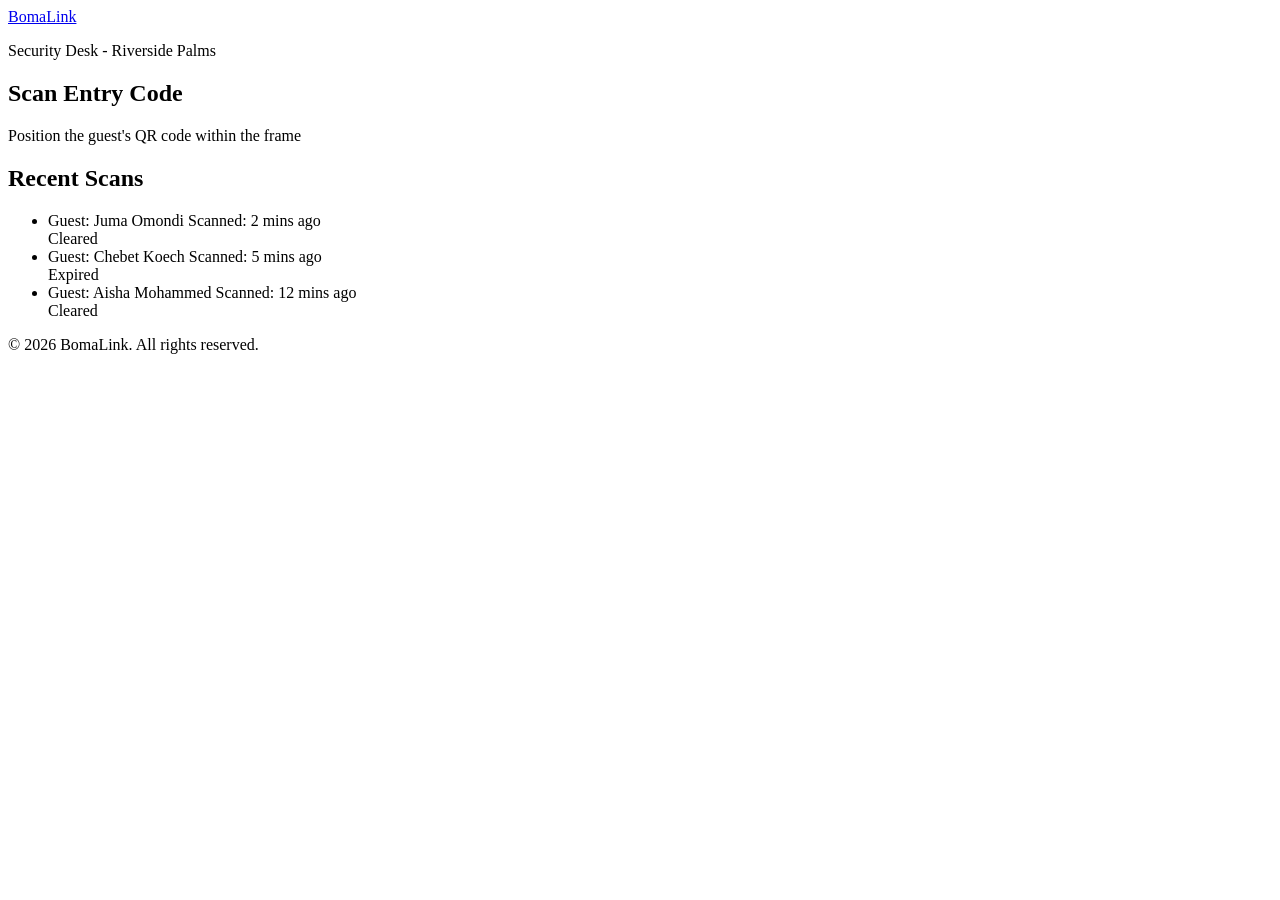
==== guard.html @ c6f5e652 "Initial commit" ====
<!DOCTYPE html>
<html lang="en">
<head>
    <meta charset="UTF-8">
    <meta name="viewport" content="width=device-width, initial-scale=1.0">
    <title>Boma Link - Security View</title>
    <link rel="stylesheet" href="styles.css">
</head>
<body>
    <main class="container guard-view">
        <header class="header">
            <a href="index.html" class="logo">Boma<span class="accent-text">Link</span></a>
            <p>Security Desk - Riverside Palms</p>
        </header>

        <section class="card scanner-section">
            <h2>Scan Entry Code</h2>
            <div class="camera-scanner">
                <div class="scanner-box"></div>
                <p>Position the guest's QR code within the frame</p>
            </div>
        </section>

        <section class="card recent-scans">
            <h2>Recent Scans</h2>
            <ul class="scan-list">
                <li class="scan-item">
                    <div class="scan-info">
                        <span class="guest-name">Guest: Juma Omondi</span>
                        <span class="scan-time">Scanned: 2 mins ago</span>
                    </div>
                    <span class="status-badge cleared">Cleared</span>
                </li>
                <li class="scan-item">
                    <div class="scan-info">
                        <span class="guest-name">Guest: Chebet Koech</span>
                        <span class="scan-time">Scanned: 5 mins ago</span>
                    </div>
                    <span class="status-badge expired">Expired</span>
                </li>
                <li class="scan-item">
                    <div class="scan-info">
                        <span class="guest-name">Guest: Aisha Mohammed</span>
                        <span class="scan-time">Scanned: 12 mins ago</span>
                    </div>
                    <span class="status-badge cleared">Cleared</span>
                </li>
            </ul>
        </section>
        
        <footer class="footer">
            <p>&copy; 2026 BomaLink. All rights reserved.</p>
        </footer>
    </main>
</body>
</html>
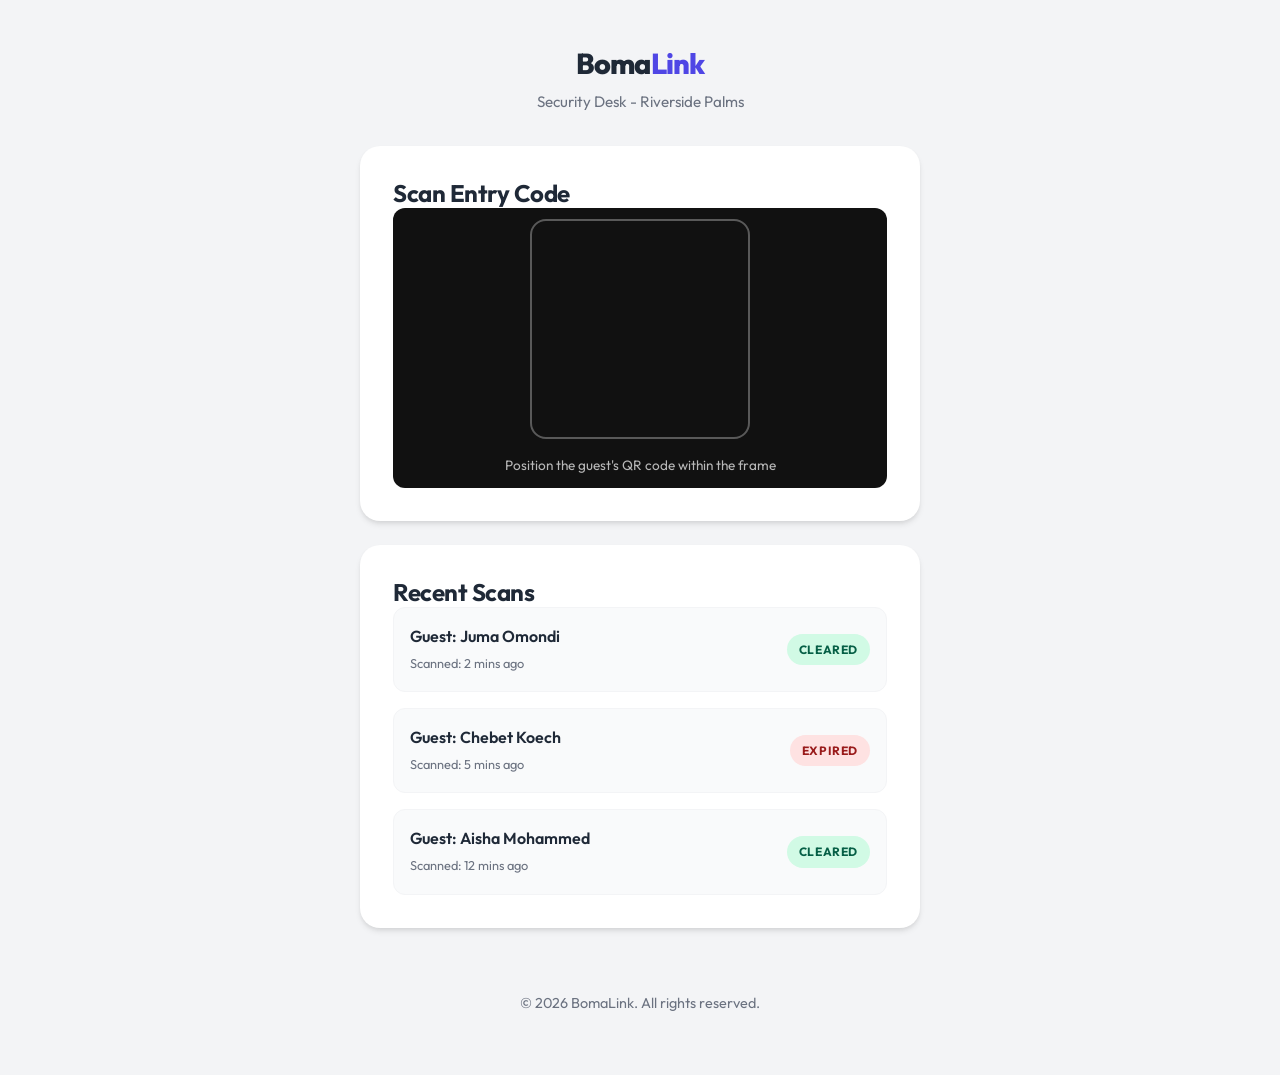
==== commit dc843d7a: "I refined the code and enhanced the design further" ====
--- a/guard.html
+++ b/guard.html
@@ -5,6 +5,9 @@
     <meta name="viewport" content="width=device-width, initial-scale=1.0">
     <title>Boma Link - Security View</title>
     <link rel="stylesheet" href="styles.css">
+    <link rel="preconnect" href="https://fonts.googleapis.com">
+    <link rel="preconnect" href="https://fonts.gstatic.com" crossorigin>
+    <link href="https://fonts.googleapis.com/css2?family=Outfit:wght@300;400;500;600;700&display=swap" rel="stylesheet">
 </head>
 <body>
     <main class="container guard-view">
--- a/styles.css
+++ b/styles.css
@@ -0,0 +1,405 @@
+:root {
+    --primary: #4F46E5;
+    --primary-hover: #4338ca;
+    --secondary: #10B981;
+    --accent: #F43F5E;
+    
+    --dark: #1F2937;
+    --gray: #6B7280;
+    --light: #F3F4F6;
+    --white: #FFFFFF;
+    
+    --success-bg: #D1FAE5;
+    --success-text: #065F46;
+    --error-bg: #FEE2E2;
+    --error-text: #991B1B;
+
+    --font-main: 'Outfit', sans-serif;
+
+    --radius-md: 12px;
+    --radius-lg: 20px;
+    --radius-full: 9999px;
+    
+    --shadow-sm: 0 1px 2px 0 rgba(0, 0, 0, 0.05);
+    --shadow-md: 0 4px 6px -1px rgba(0, 0, 0, 0.1), 0 2px 4px -1px rgba(0, 0, 0, 0.06);
+    --shadow-lg: 0 10px 15px -3px rgba(0, 0, 0, 0.1), 0 4px 6px -2px rgba(0, 0, 0, 0.05);
+}
+
+* {
+    margin: 0;
+    padding: 0;
+    box-sizing: border-box;
+}
+
+body {
+    font-family: var(--font-main);
+    background-color: var(--light);
+    color: var(--dark);
+    line-height: 1.6;
+    -webkit-font-smoothing: antialiased;
+}
+
+a {
+    text-decoration: none;
+    color: inherit;
+    transition: all 0.2s ease;
+}
+
+ul {
+    list-style: none;
+}
+
+h1, h2, h3 {
+    font-weight: 700;
+    line-height: 1.2;
+    letter-spacing: -0.02em;
+    color: var(--dark);
+}
+
+.accent-text {
+    color: var(--primary);
+}
+
+.btn {
+    display: inline-flex;
+    align-items: center;
+    justify-content: center;
+    padding: 12px 28px;
+    border-radius: var(--radius-full);
+    font-weight: 600;
+    font-size: 1rem;
+    cursor: pointer;
+    transition: transform 0.1s ease, box-shadow 0.2s ease, background-color 0.2s;
+    border: none;
+}
+
+.btn:active {
+    transform: scale(0.98);
+}
+
+.btn-primary {
+    background-color: var(--primary);
+    color: var(--white);
+    box-shadow: 0 4px 12px rgba(79, 70, 229, 0.3);
+}
+
+.btn-primary:hover {
+    background-color: var(--primary-hover);
+    transform: translateY(-1px);
+}
+
+.btn-secondary {
+    background-color: var(--white);
+    color: var(--dark);
+    border: 1px solid #E5E7EB;
+}
+
+.btn-secondary:hover {
+    background-color: #F9FAFB;
+    border-color: #D1D5DB;
+}
+
+.btn-outline {
+    border: 1px solid currentColor;
+    background: transparent;
+}
+
+.card {
+    background: var(--white);
+    border-radius: var(--radius-lg);
+    padding: 32px;
+    box-shadow: var(--shadow-md);
+    margin-bottom: 24px;
+    border: 1px solid rgba(255, 255, 255, 0.5);
+}
+
+.container {
+    max-width: 600px;
+    margin: 0 auto;
+    padding: 20px;
+    min-height: 100vh;
+    display: flex;
+    flex-direction: column;
+}
+
+.header {
+    text-align: center;
+    margin-bottom: 32px;
+    padding-top: 20px;
+}
+
+.logo {
+    font-size: 1.8rem;
+    font-weight: 800;
+    letter-spacing: -0.03em;
+    display: inline-block;
+    margin-bottom: 4px;
+}
+
+.header p {
+    color: var(--gray);
+    font-size: 0.95rem;
+}
+
+.form-group {
+    margin-bottom: 24px;
+}
+
+.form-group label {
+    display: block;
+    font-size: 0.9rem;
+    font-weight: 600;
+    margin-bottom: 8px;
+    color: var(--dark);
+}
+
+.form-group input {
+    width: 100%;
+    padding: 14px 18px;
+    border: 2px solid #E5E7EB;
+    border-radius: var(--radius-md);
+    font-family: var(--font-main);
+    font-size: 1rem;
+    transition: all 0.2s;
+    background-color: #F9FAFB;
+}
+
+.form-group input:focus {
+    outline: none;
+    border-color: var(--primary);
+    background-color: var(--white);
+    box-shadow: 0 0 0 4px rgba(79, 70, 229, 0.1);
+}
+
+#inviteForm .btn-primary {
+    width: 100%;
+    margin-top: 10px;
+}
+
+.camera-scanner {
+    background-color: #111;
+    border-radius: var(--radius-md);
+    height: 280px;
+    position: relative;
+    display: flex;
+    flex-direction: column;
+    align-items: center;
+    justify-content: center;
+    overflow: hidden;
+}
+
+.scanner-box {
+    width: 220px;
+    height: 220px;
+    border: 2px solid rgba(255,255,255,0.3);
+    border-radius: 16px;
+    position: relative;
+}
+
+.camera-scanner p {
+    color: rgba(255,255,255,0.7);
+    font-size: 0.85rem;
+    margin-top: 16px;
+    z-index: 2;
+}
+
+.scan-list {
+    display: flex;
+    flex-direction: column;
+    gap: 16px;
+}
+
+.scan-item {
+    display: flex;
+    justify-content: space-between;
+    align-items: center;
+    padding: 16px;
+    background-color: #F9FAFB;
+    border-radius: var(--radius-md);
+    border: 1px solid #F3F4F6;
+}
+
+.guest-name {
+    display: block;
+    font-weight: 600;
+    color: var(--dark);
+}
+
+.scan-time {
+    font-size: 0.8rem;
+    color: var(--gray);
+}
+
+.status-badge {
+    font-size: 0.75rem;
+    font-weight: 700;
+    padding: 6px 12px;
+    border-radius: var(--radius-full);
+    text-transform: uppercase;
+    letter-spacing: 0.05em;
+}
+
+.status-badge.cleared { background-color: var(--success-bg); color: var(--success-text); }
+.status-badge.expired { background-color: var(--error-bg); color: var(--error-text); }
+
+.landing-page .navbar {
+    background-color: rgba(255, 255, 255, 0.85);
+    backdrop-filter: blur(12px);
+    position: sticky;
+    top: 0;
+    z-index: 100;
+    border-bottom: 1px solid rgba(0,0,0,0.03);
+}
+
+.nav-container {
+    max-width: 1200px;
+    margin: 0 auto;
+    padding: 16px 24px;
+    display: flex;
+    justify-content: space-between;
+    align-items: center;
+}
+
+.nav-links {
+    display: flex;
+    gap: 24px;
+    align-items: center;
+}
+
+.nav-links a:not(.nav-btn) {
+    font-weight: 500;
+    color: var(--gray);
+}
+
+.nav-links a:not(.nav-btn):hover {
+    color: var(--primary);
+}
+
+.hero {
+    max-width: 1200px;
+    margin: 0 auto;
+    padding: 100px 24px;
+    display: grid;
+    grid-template-columns: 1fr 1fr;
+    gap: 60px;
+    align-items: center;
+}
+
+.hero h1 {
+    font-size: 3.75rem;
+    margin-bottom: 24px;
+    line-height: 1.1;
+}
+
+.hero p {
+    font-size: 1.25rem;
+    color: var(--gray);
+    margin-bottom: 40px;
+    max-width: 90%;
+}
+
+.hero-cta {
+    display: flex;
+    gap: 16px;
+}
+
+.hero-img {
+    width: 100%;
+    max-width: 320px;
+    border-radius: 32px;
+    margin: 0 auto;
+    display: block;
+}
+
+.features, .how-it-works { padding: 100px 24px; }
+.features { background-color: var(--white); }
+
+.section-header { text-align: center; max-width: 700px; margin: 0 auto 60px; }
+.section-header h2 { font-size: 2.5rem; margin-bottom: 16px; }
+.section-header p { color: var(--gray); font-size: 1.125rem; }
+
+.feature-grid {
+    max-width: 1200px;
+    margin: 0 auto;
+    display: grid;
+    grid-template-columns: repeat(auto-fit, minmax(300px, 1fr));
+    gap: 40px;
+}
+
+.feature-card {
+    padding: 40px;
+    background: #F9FAFB;
+    border-radius: 24px;
+    transition: transform 0.3s ease;
+}
+
+.feature-card:hover { transform: translateY(-8px); }
+.feature-card h3 { font-size: 1.5rem; margin-bottom: 12px; }
+.feature-card p { color: var(--gray); line-height: 1.7; }
+
+.steps {
+    display: grid;
+    grid-template-columns: repeat(auto-fit, minmax(250px, 1fr));
+    gap: 40px;
+    max-width: 1200px;
+    margin: 60px auto 0;
+}
+
+.step { text-align: center; }
+.step-number {
+    width: 64px;
+    height: 64px;
+    background-color: var(--primary);
+    color: var(--white);
+    border-radius: 50%;
+    display: flex;
+    align-items: center;
+    justify-content: center;
+    font-weight: 700;
+    font-size: 1.5rem;
+    margin: 0 auto 24px;
+    box-shadow: 0 0 0 10px rgba(79, 70, 229, 0.1);
+}
+
+.main-footer {
+    background-color: var(--dark);
+    color: var(--white);
+    padding: 80px 24px;
+    text-align: center;
+}
+
+.footer-content {
+    max-width: 1200px;
+    margin: 0 auto;
+    display: flex;
+    flex-direction: column;
+    align-items: center;
+    gap: 24px;
+}
+
+.footer-logo { font-size: 1.75rem; font-weight: 700; }
+.footer-links { display: flex; gap: 32px; margin-top: 10px; }
+.footer-links a { color: #9CA3AF; }
+.footer-links a:hover { color: var(--white); }
+
+.footer {
+    text-align: center;
+    padding: 40px 0;
+    color: var(--gray);
+    font-size: 0.9rem;
+    margin-top: auto;
+}
+
+@media (max-width: 768px) {
+    .hero {
+        grid-template-columns: 1fr;
+        text-align: center;
+        padding: 60px 20px;
+    }
+    .hero h1 { font-size: 2.75rem; }
+    .hero-cta { justify-content: center; }
+    .hero-image { display: none; }
+    
+    .nav-container { flex-direction: column; gap: 16px; }
+    .nav-links { width: 100%; justify-content: center; font-size: 0.9rem; }
+}
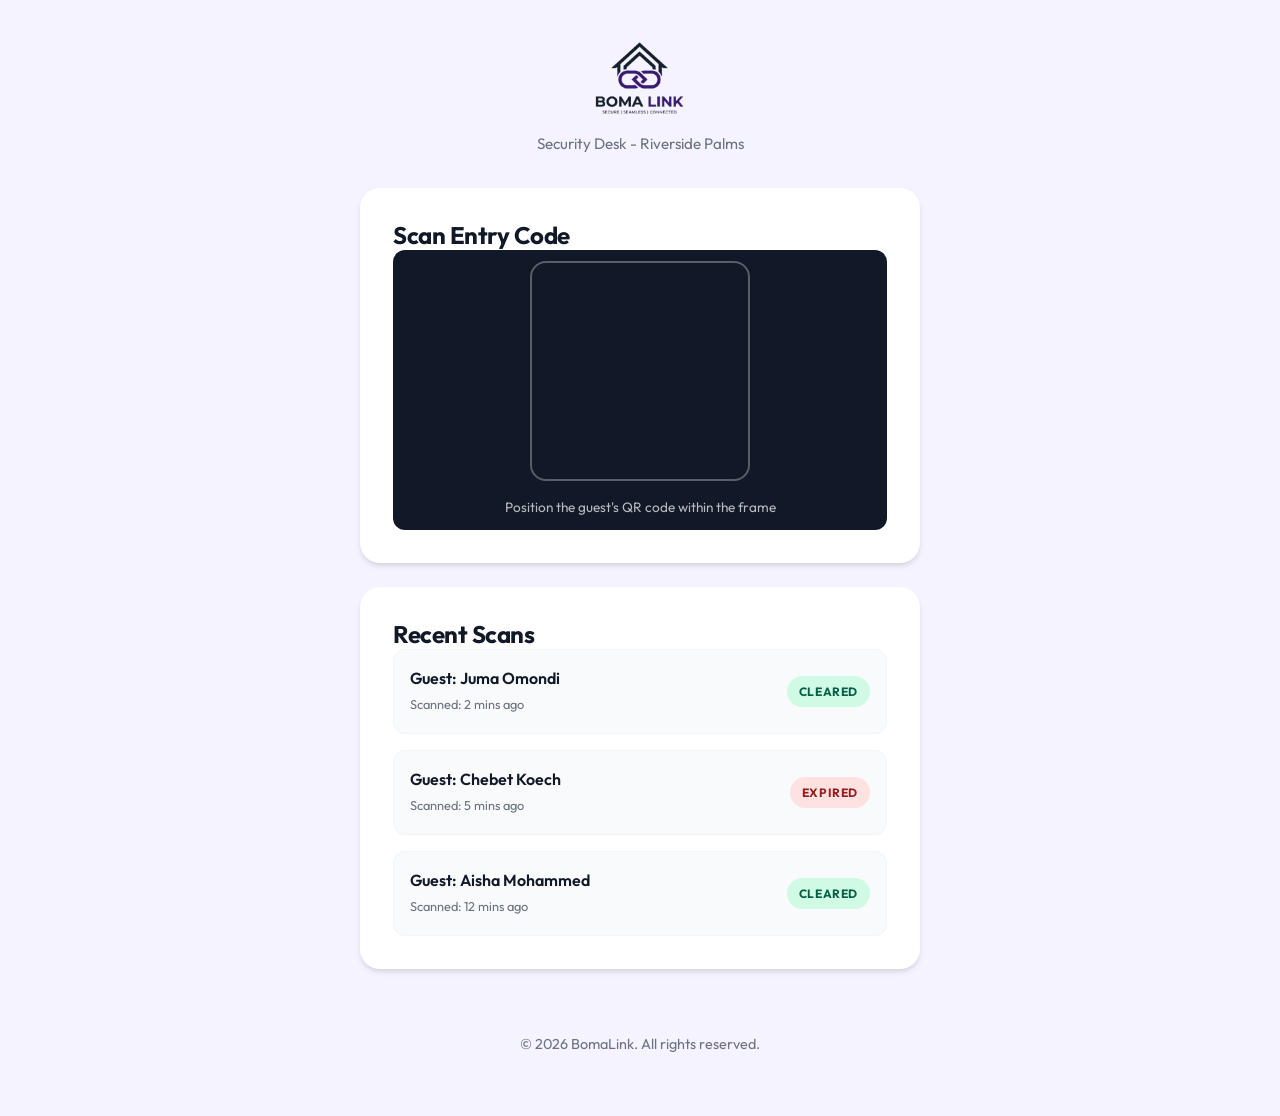
==== commit e32ce5b4: "Added the business logo, made the contact site and created the ReadMe" ====
--- a/guard.html
+++ b/guard.html
@@ -12,7 +12,7 @@
 <body>
     <main class="container guard-view">
         <header class="header">
-            <a href="index.html" class="logo">Boma<span class="accent-text">Link</span></a>
+            <a href="index.html" class="logo"><img src="bomalink-logo.png" alt="BomaLink logo" class="logo-img"></a>
             <p>Security Desk - Riverside Palms</p>
         </header>
 
--- a/styles.css
+++ b/styles.css
@@ -1,12 +1,14 @@
 :root {
-    --primary: #4F46E5;
-    --primary-hover: #4338ca;
-    --secondary: #10B981;
-    --accent: #F43F5E;
+    --primary: #6D28D9; /* royal purple */
+    --primary-hover: #5B21B6; /* slightly darker */
     
-    --dark: #1F2937;
+    --dark: #111827; /* deep charcoal */
     --gray: #6B7280;
-    --light: #F3F4F6;
+    --gray-light: #9CA3AF; /* muted gray for secondary text */
+    --light: #F5F3FF; /* soft purple background */
+    --bg-muted: #F9FAFB; /* off-white background used across site */
+    --border: #E5E7EB;
+    --border-light: #F3F4F6;
     --white: #FFFFFF;
     
     --success-bg: #D1FAE5;
@@ -23,7 +25,7 @@
     --shadow-sm: 0 1px 2px 0 rgba(0, 0, 0, 0.05);
     --shadow-md: 0 4px 6px -1px rgba(0, 0, 0, 0.1), 0 2px 4px -1px rgba(0, 0, 0, 0.06);
     --shadow-lg: 0 10px 15px -3px rgba(0, 0, 0, 0.1), 0 4px 6px -2px rgba(0, 0, 0, 0.05);
-}
+} 
 
 * {
     margin: 0;
@@ -91,18 +93,14 @@
 .btn-secondary {
     background-color: var(--white);
     color: var(--dark);
-    border: 1px solid #E5E7EB;
+    border: 1px solid var(--border);
 }
 
 .btn-secondary:hover {
-    background-color: #F9FAFB;
-    border-color: #D1D5DB;
-}
-
-.btn-outline {
-    border: 1px solid currentColor;
-    background: transparent;
-}
+    background-color: var(--bg-muted);
+    border-color: var(--border-light);
+}
+
 
 .card {
     background: var(--white);
@@ -136,6 +134,12 @@
     margin-bottom: 4px;
 }
 
+.logo-img {
+    height: 80px;
+    width: auto;
+    display: block;
+}
+
 .header p {
     color: var(--gray);
     font-size: 0.95rem;
@@ -153,15 +157,21 @@
     color: var(--dark);
 }
 
-.form-group input {
+.form-group input,
+.form-group textarea {
     width: 100%;
     padding: 14px 18px;
-    border: 2px solid #E5E7EB;
+    border: 2px solid var(--border);
     border-radius: var(--radius-md);
     font-family: var(--font-main);
     font-size: 1rem;
     transition: all 0.2s;
-    background-color: #F9FAFB;
+    background-color: var(--bg-muted);
+    resize: vertical;
+}
+
+.form-group textarea {
+    min-height: 120px;
 }
 
 .form-group input:focus {
@@ -177,7 +187,7 @@
 }
 
 .camera-scanner {
-    background-color: #111;
+    background-color: var(--dark);
     border-radius: var(--radius-md);
     height: 280px;
     position: relative;
@@ -214,9 +224,9 @@
     justify-content: space-between;
     align-items: center;
     padding: 16px;
-    background-color: #F9FAFB;
+    background-color: var(--bg-muted);
     border-radius: var(--radius-md);
-    border: 1px solid #F3F4F6;
+    border: 1px solid var(--border-light);
 }
 
 .guest-name {
@@ -244,6 +254,7 @@
 
 .landing-page .navbar {
     background-color: rgba(255, 255, 255, 0.85);
+    -webkit-backdrop-filter: blur(12px);
     backdrop-filter: blur(12px);
     position: sticky;
     top: 0;
@@ -328,7 +339,7 @@
 
 .feature-card {
     padding: 40px;
-    background: #F9FAFB;
+    background: var(--bg-muted);
     border-radius: 24px;
     transition: transform 0.3s ease;
 }
@@ -379,7 +390,7 @@
 
 .footer-logo { font-size: 1.75rem; font-weight: 700; }
 .footer-links { display: flex; gap: 32px; margin-top: 10px; }
-.footer-links a { color: #9CA3AF; }
+.footer-links a { color: var(--gray-light); }
 .footer-links a:hover { color: var(--white); }
 
 .footer {
@@ -398,7 +409,10 @@
     }
     .hero h1 { font-size: 2.75rem; }
     .hero-cta { justify-content: center; }
-    .hero-image { display: none; }
+    .hero-image { 
+        order: -1;
+        max-width: 100%;
+    }
     
     .nav-container { flex-direction: column; gap: 16px; }
     .nav-links { width: 100%; justify-content: center; font-size: 0.9rem; }
